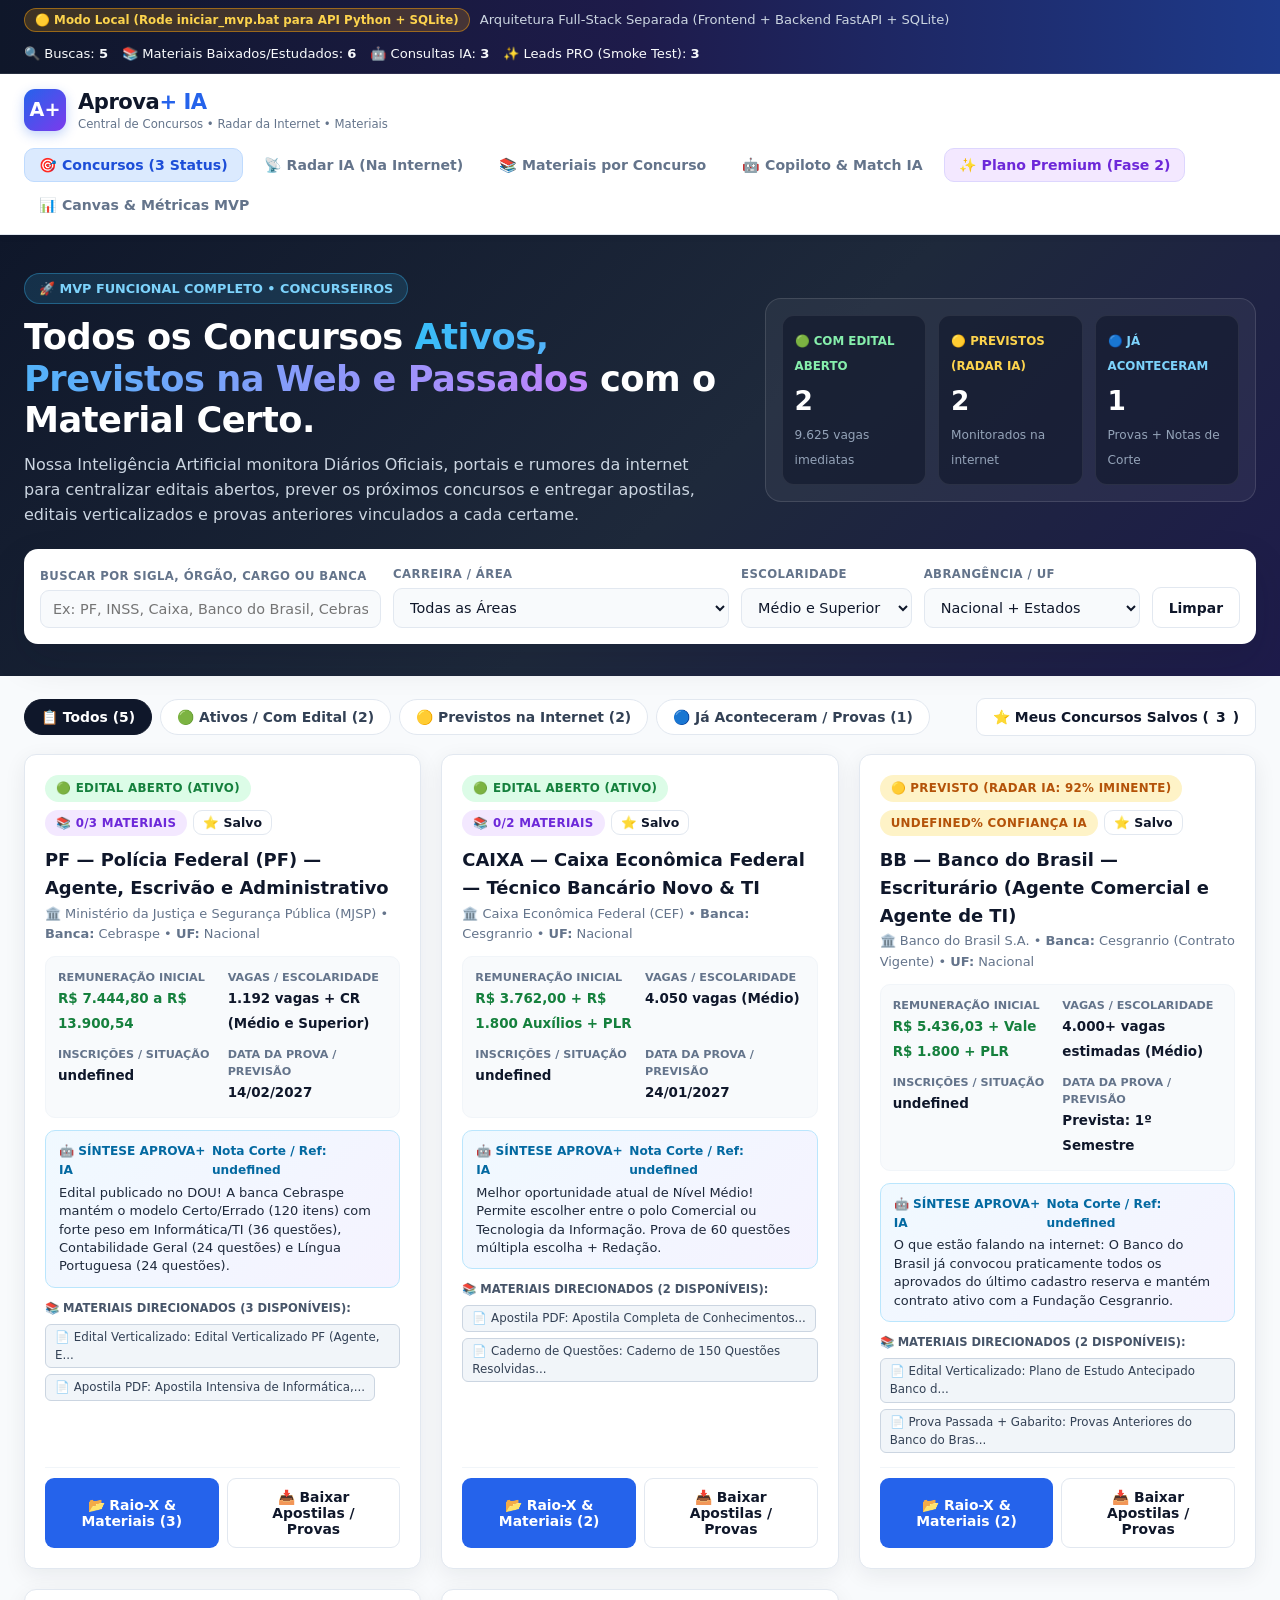
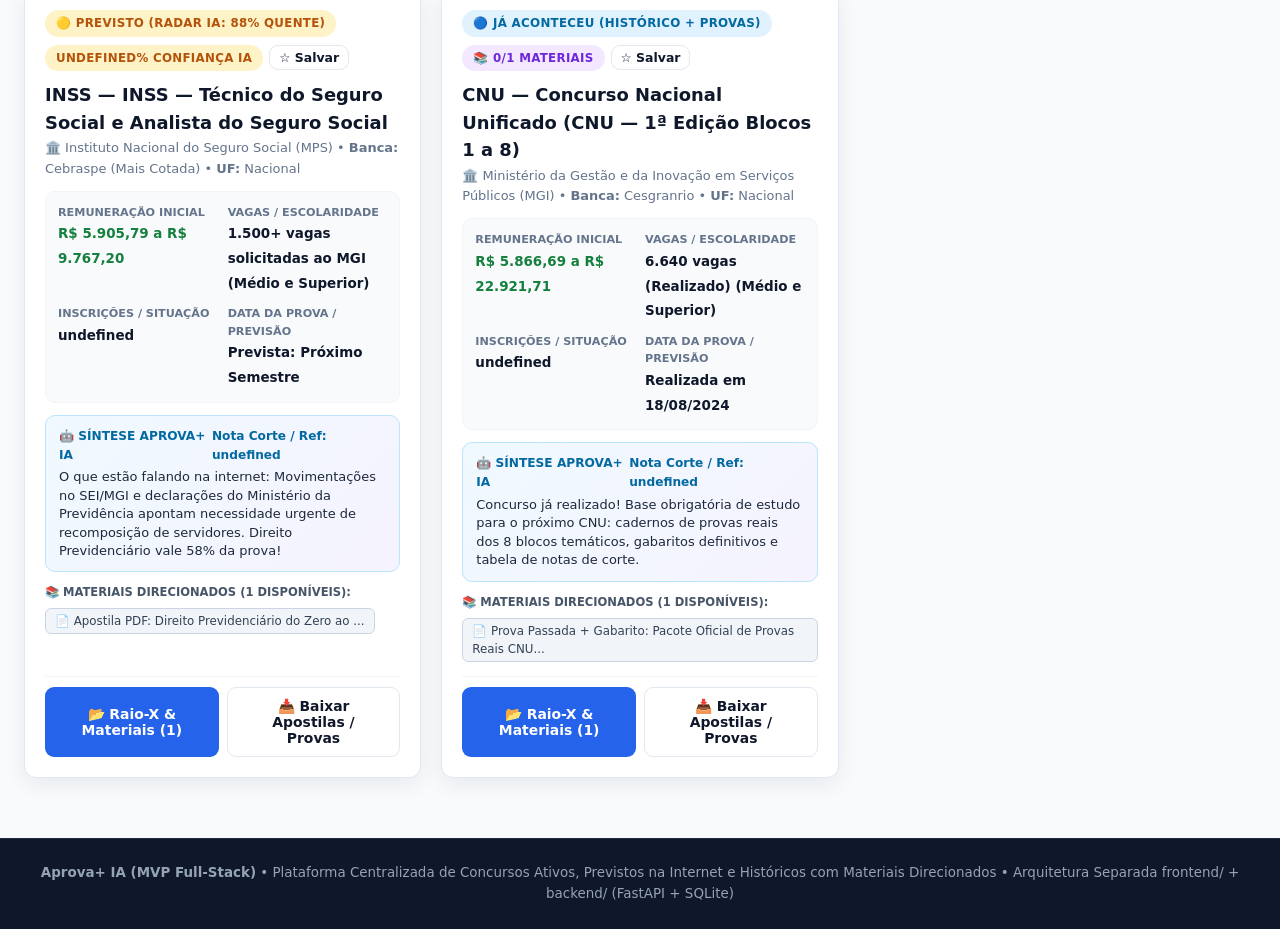
==== index.html @ fed09388 "feat: MVP Full-Stack Aprova+ IA (Frontend + Backend) e Documentacao Completa" ====
<!DOCTYPE html>
<html lang="pt-BR">
<head>
  <meta charset="UTF-8" />
  <meta name="viewport" content="width=device-width, initial-scale=1.0" />
  <title>Aprova+ IA — Redirecionando para a Plataforma...</title>
  <meta http-equiv="refresh" content="0; url=./frontend/index.html" />
  <script>
    window.location.replace('./frontend/index.html');
  </script>
</head>
<body style="font-family: system-ui, sans-serif; background: #0f172a; color: #f8fafc; display: flex; align-items: center; justify-content: center; height: 100vh; margin: 0;">
  <div style="text-align: center;">
    <h2>🚀 Aprova+ IA — Plataforma Centralizada de Concursos</h2>
    <p>Carregando interface... <a href="./frontend/index.html" style="color: #38bdf8;">Clique aqui se não for redirecionado automaticamente</a>.</p>
  </div>
</body>
</html>
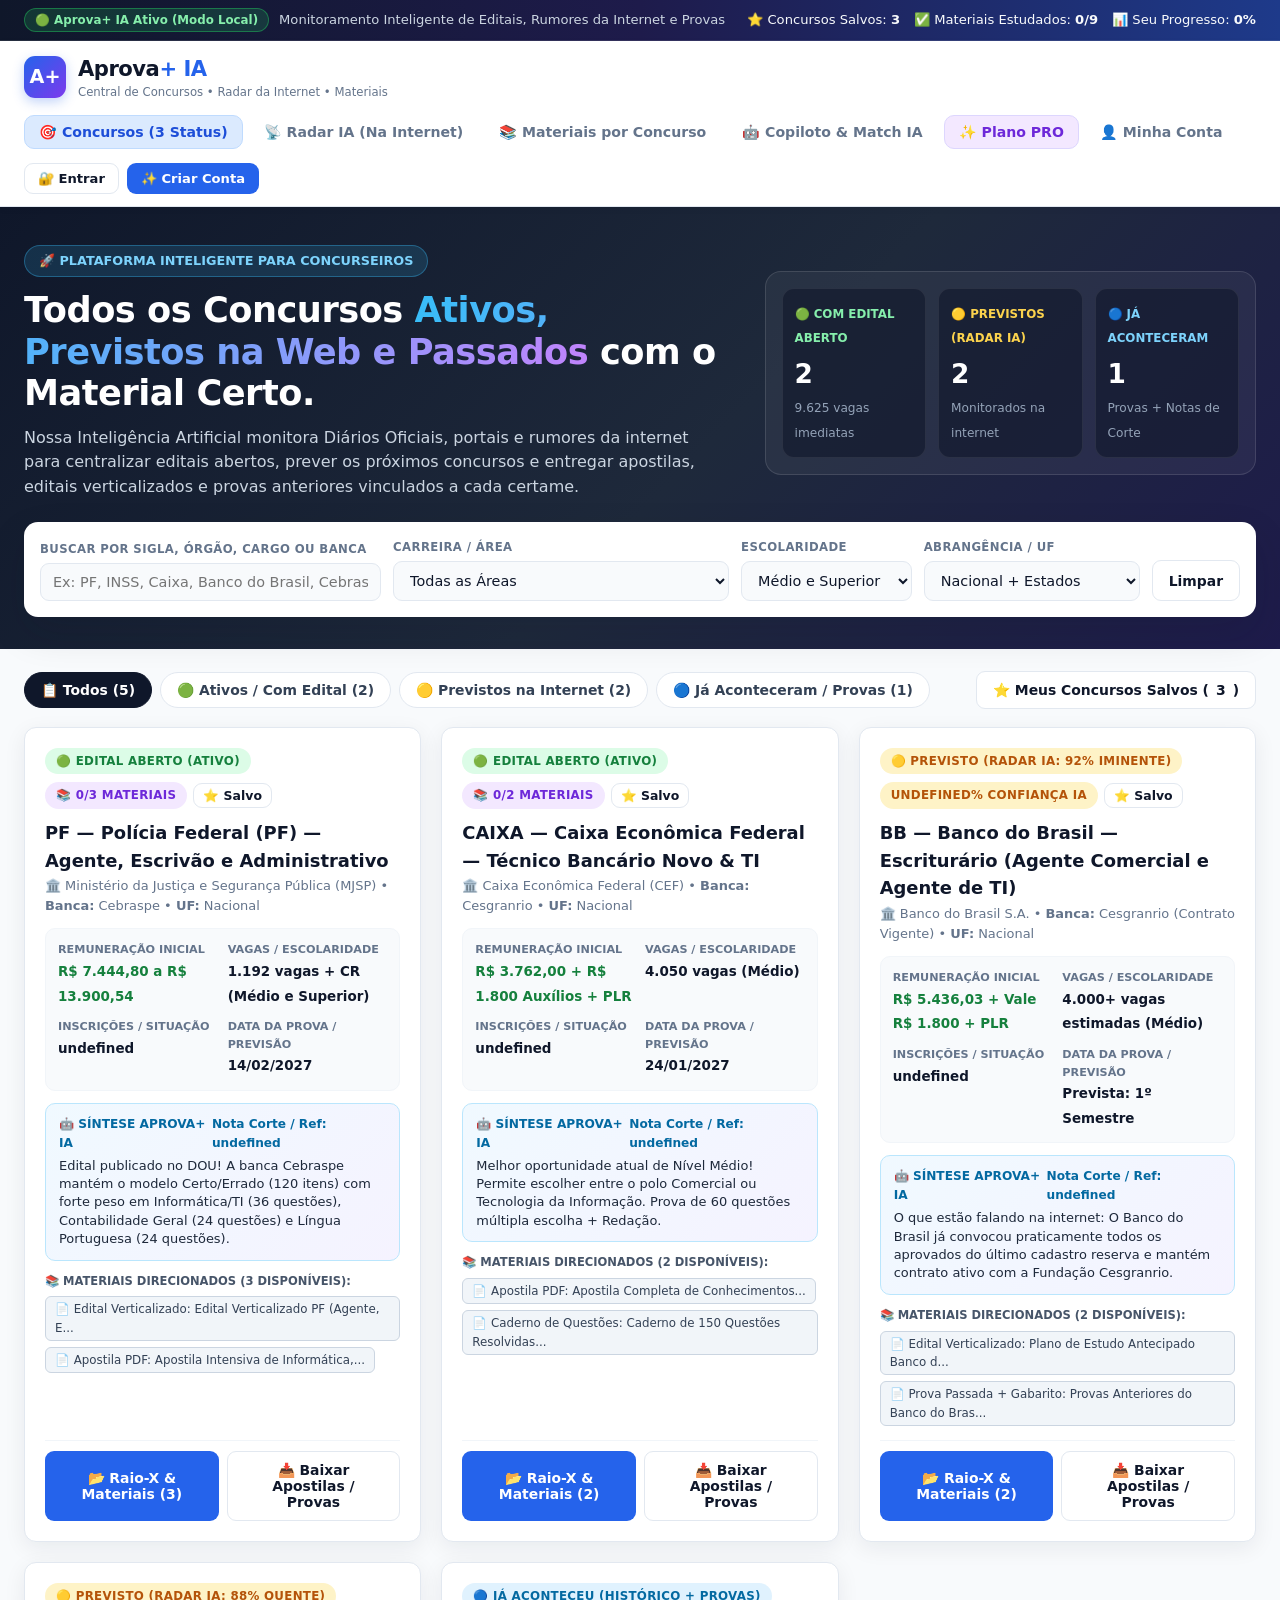
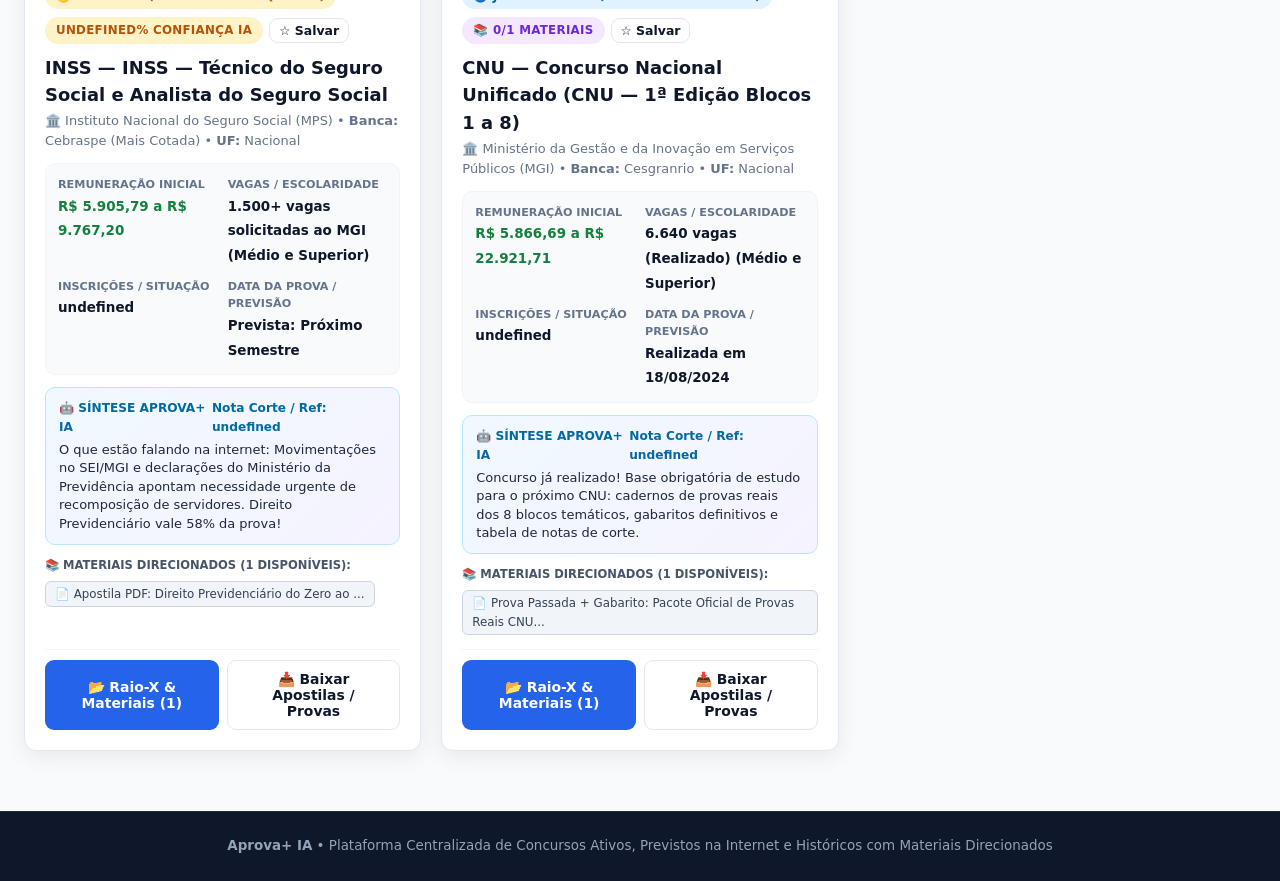
==== commit aa88e506: "feat: remove Canvas from website UI and add full Login/Register and User Profile system" ====
--- a/index.html
+++ b/index.html
@@ -16,3 +16,4 @@
   </div>
 </body>
 </html>
+
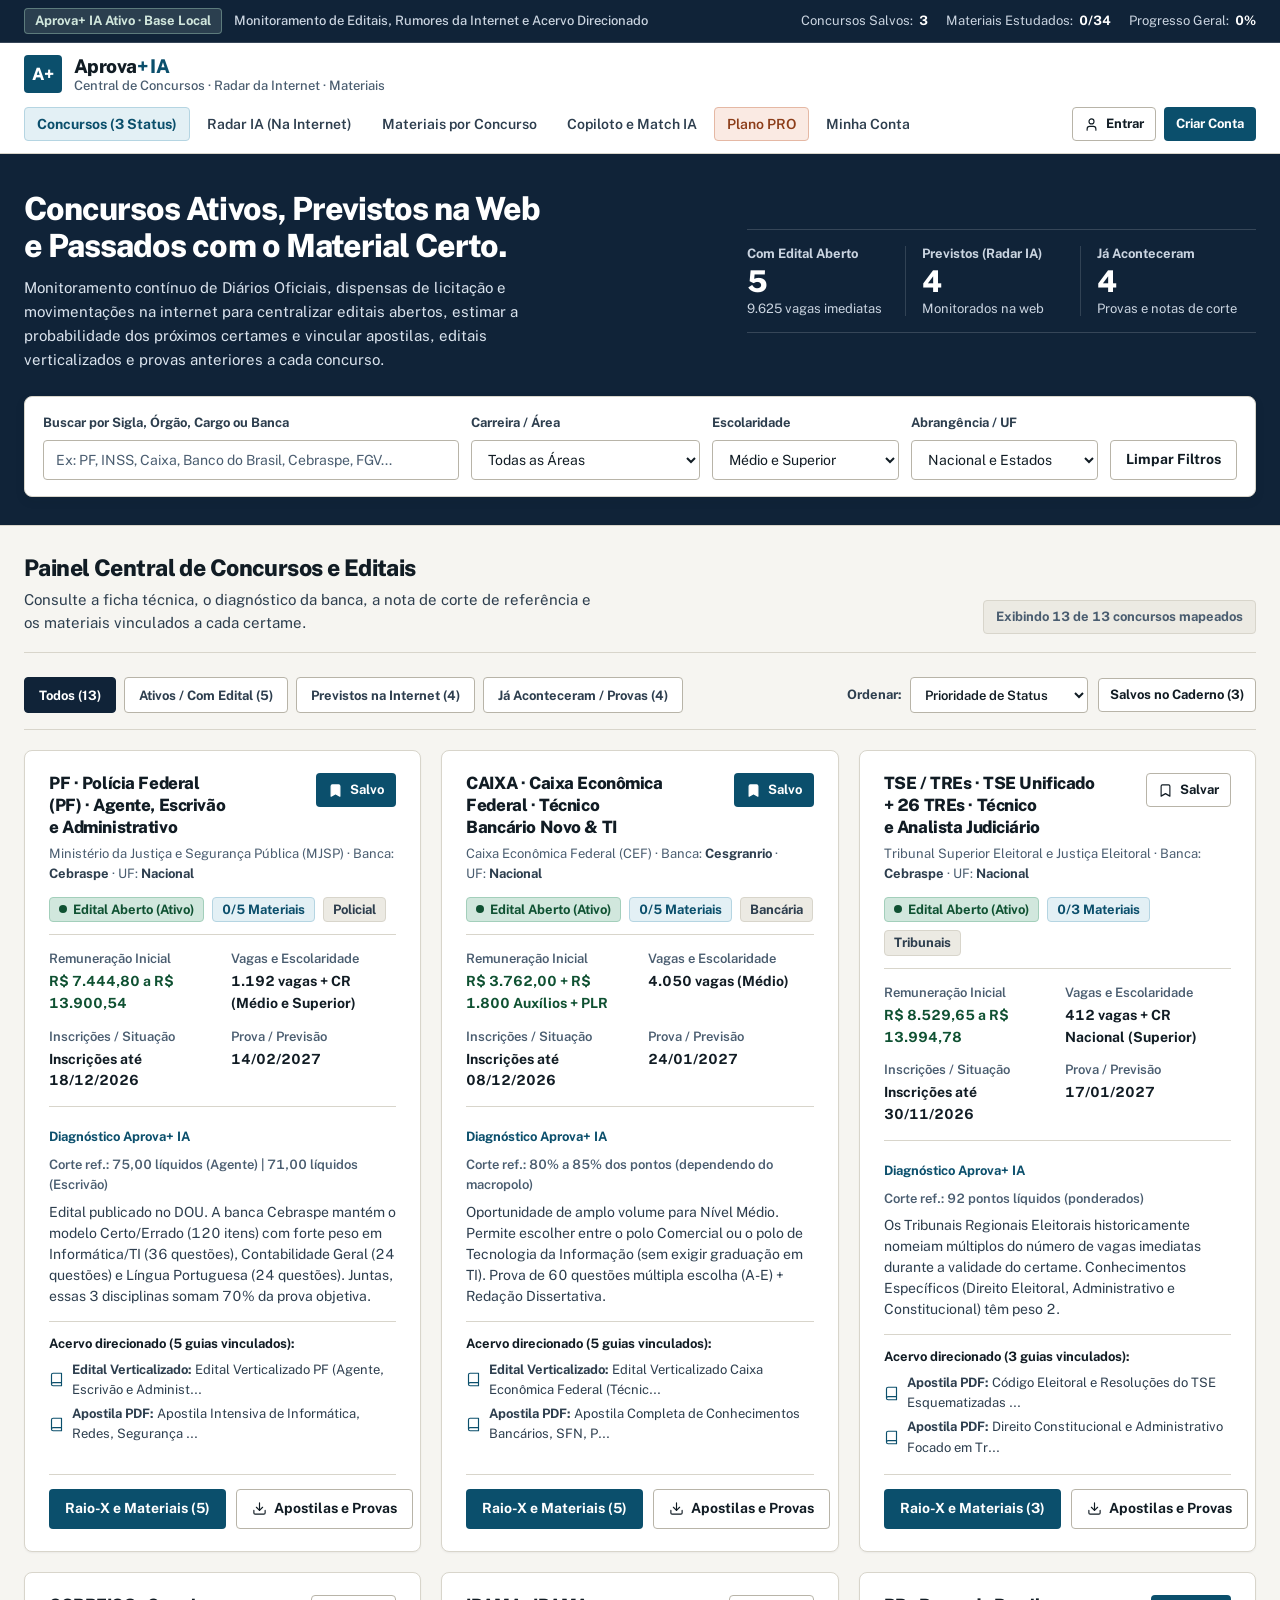
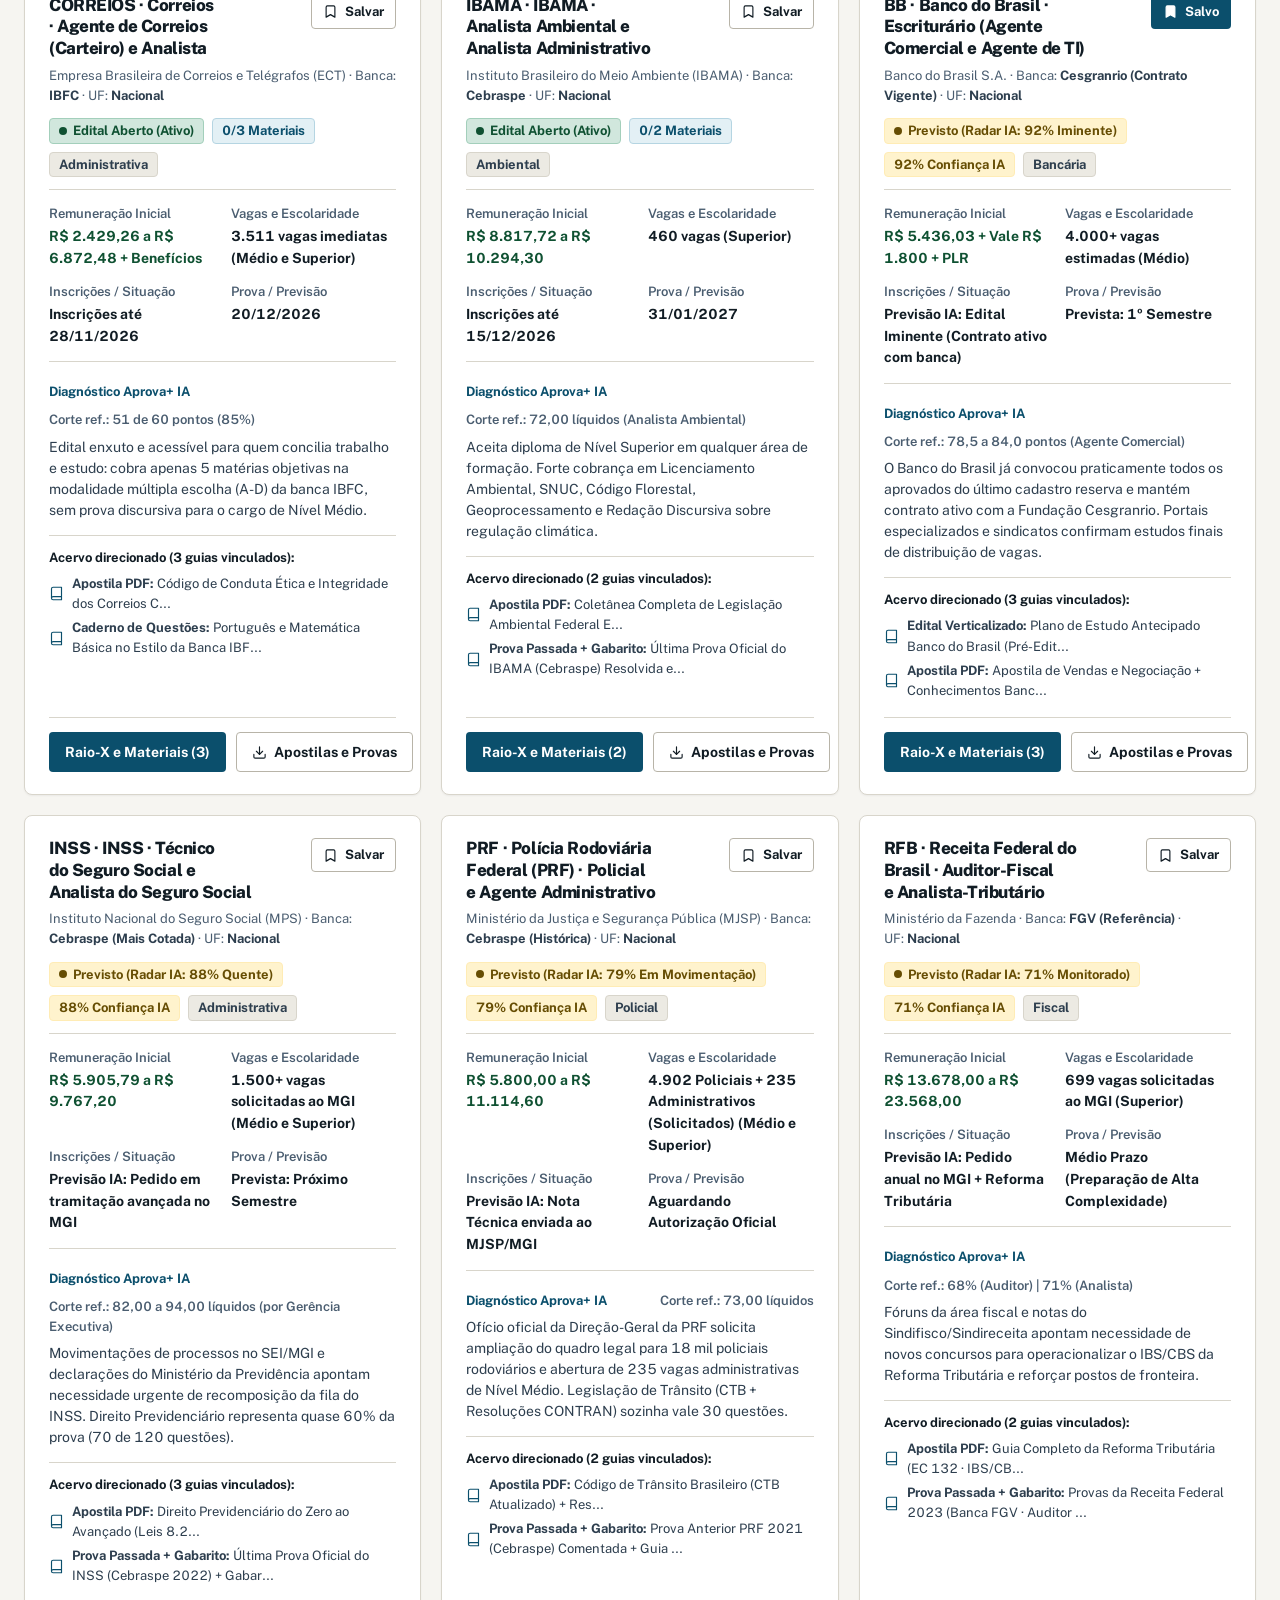
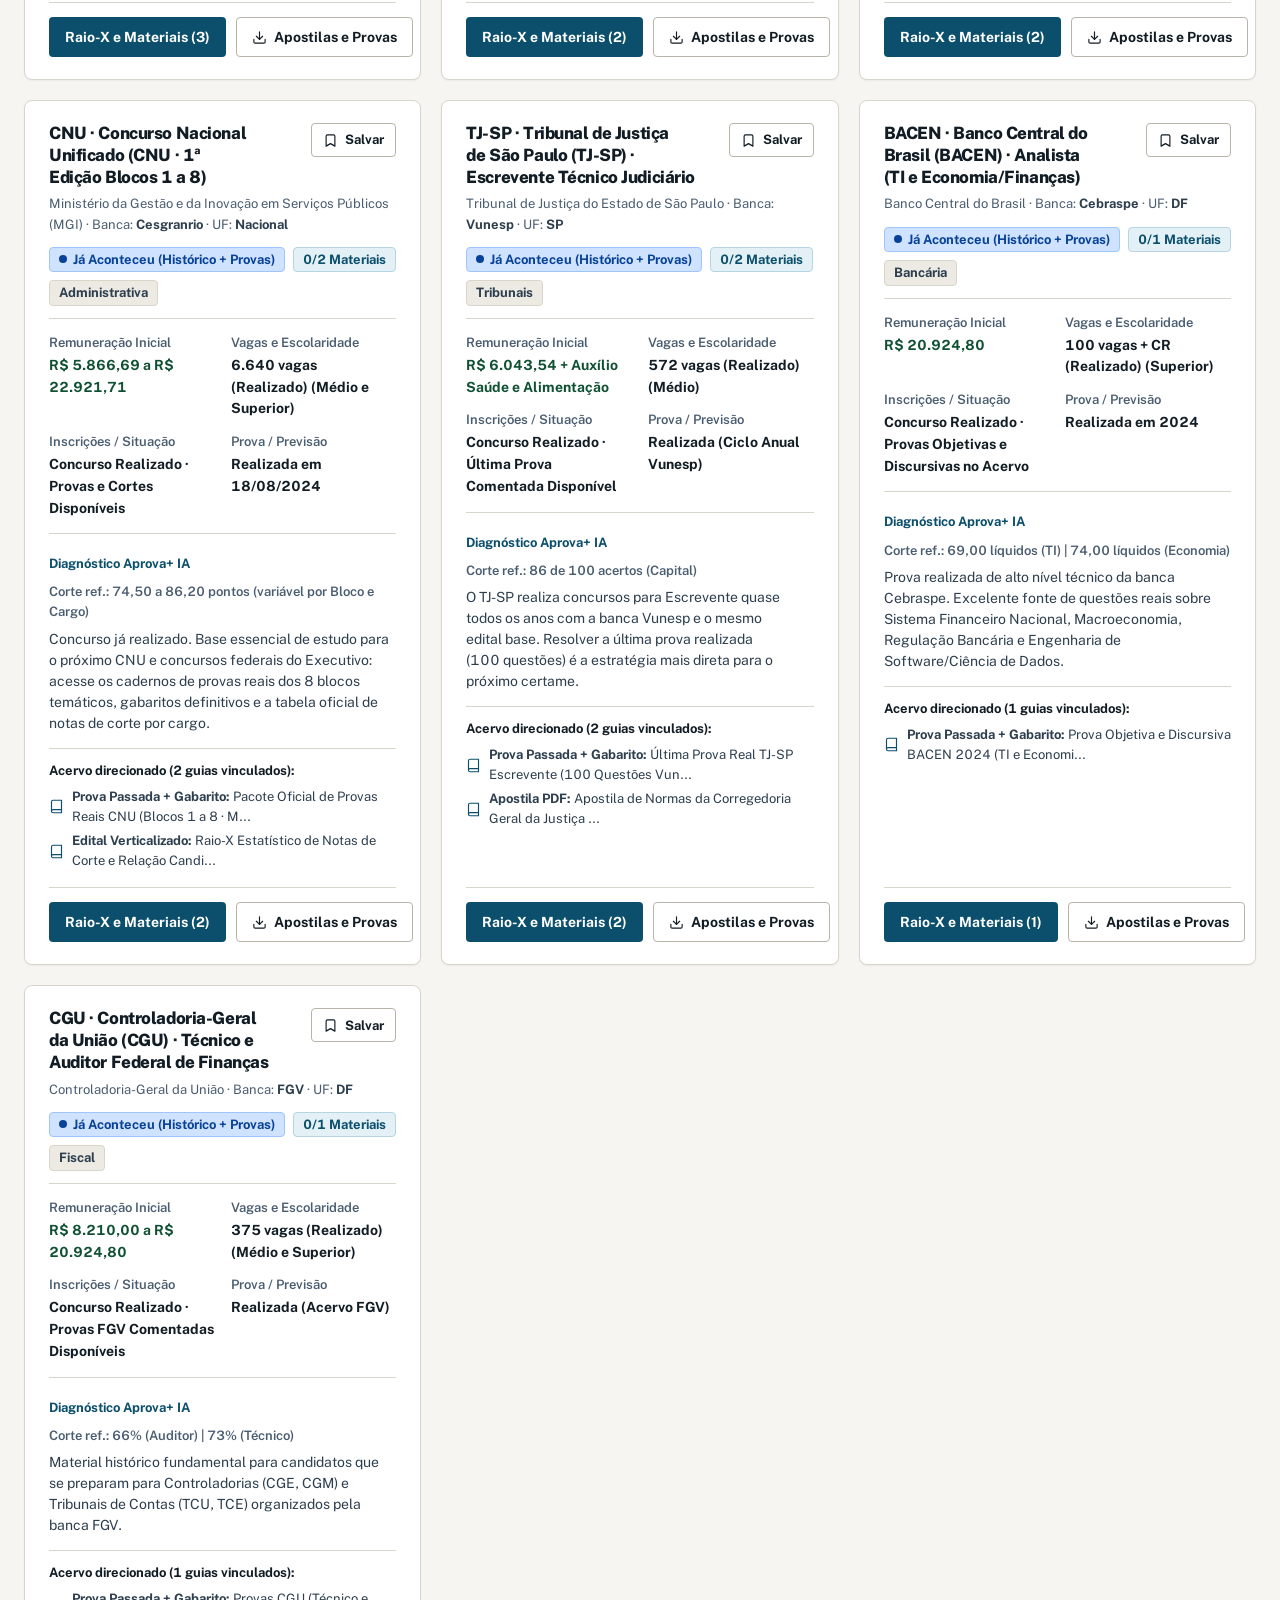
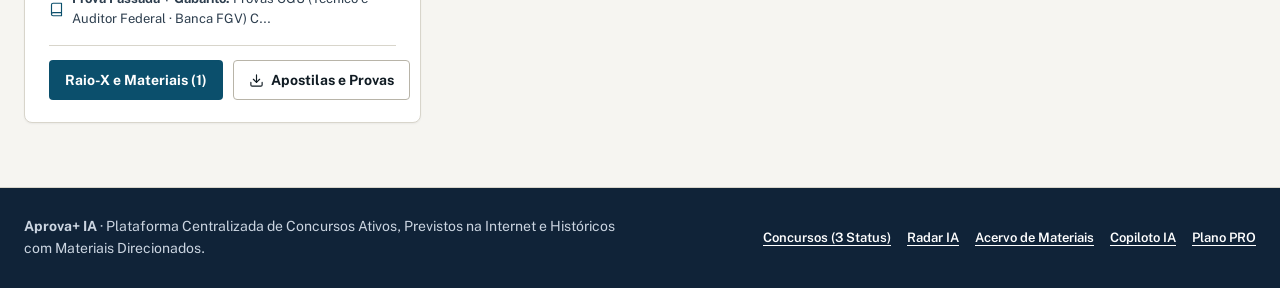
==== commit b332bbbd: "feat(ui): refina sistema visual Civic Editorial, responsividade e paridade de dados" ====
--- a/index.html
+++ b/index.html
@@ -3,17 +3,25 @@
 <head>
   <meta charset="UTF-8" />
   <meta name="viewport" content="width=device-width, initial-scale=1.0" />
-  <title>Aprova+ IA — Redirecionando para a Plataforma...</title>
+  <title>Aprova+ IA · Plataforma Centralizada de Concursos Públicos</title>
   <meta http-equiv="refresh" content="0; url=./frontend/index.html" />
+  <link rel="stylesheet" href="./frontend/css/variables.css" />
   <script>
     window.location.replace('./frontend/index.html');
   </script>
 </head>
-<body style="font-family: system-ui, sans-serif; background: #0f172a; color: #f8fafc; display: flex; align-items: center; justify-content: center; height: 100vh; margin: 0;">
-  <div style="text-align: center;">
-    <h2>🚀 Aprova+ IA — Plataforma Centralizada de Concursos</h2>
-    <p>Carregando interface... <a href="./frontend/index.html" style="color: #38bdf8;">Clique aqui se não for redirecionado automaticamente</a>.</p>
-  </div>
+<body style="background-color: var(--bg); color: var(--text); display: flex; align-items: center; justify-content: center; min-height: 100vh; padding: 24px;">
+  <main style="max-width: 460px; width: 100%; background-color: var(--card); border: 1px solid var(--border); border-radius: var(--radius-md); padding: 32px; box-shadow: var(--shadow-md);">
+    <div style="display: flex; align-items: center; gap: 12px; margin-bottom: 16px;">
+      <div style="width: 36px; height: 36px; border-radius: var(--radius-sm); background-color: var(--primary); color: #ffffff; font-weight: 800; display: flex; align-items: center; justify-content: center;">A+</div>
+      <h1 style="font-size: 1.25rem; font-weight: 800; color: var(--text);">Aprova+ IA</h1>
+    </div>
+    <p style="font-size: 0.9375rem; color: var(--text-secondary); margin-bottom: 16px;">
+      Inicializando o espaço de trabalho de concursos públicos, radar de movimentações e acervo de materiais...
+    </p>
+    <a href="./frontend/index.html" style="font-size: 0.875rem; font-weight: 700; color: var(--primary);">
+      Acessar plataforma diretamente
+    </a>
+  </main>
 </body>
 </html>
-
--- a/frontend/css/variables.css
+++ b/frontend/css/variables.css
@@ -0,0 +1,154 @@
+@import url('https://fonts.googleapis.com/css2?family=Public+Sans:wght@400;500;600;700;800&display=swap');
+
+:root {
+  /* Civic Editorial & Study Workspace Surfaces */
+  --bg: #f6f5f1;
+  --bg-subtle: #eceae3;
+  --bg-muted: #e3e0d6;
+  --bg-dark: #102338;
+  --bg-dark-elevated: #162f4a;
+  --card: #ffffff;
+
+  /* Ink & Contrast (WCAG AA+ Verified) */
+  --text: #111c24;
+  --text-secondary: #2d3e4e;
+  --muted: #4a5d70;
+  --on-dark: #f1f5f9;
+  --on-dark-muted: #cbd5e1;
+
+  /* Borders & Hairlines */
+  --border: #d8d5cb;
+  --border-strong: #b8b4a8;
+  --border-dark: rgba(255, 255, 255, 0.16);
+
+  /* Primary Civic Cobalt Action */
+  --primary: #0b4f6c;
+  --primary-hover: #083b52;
+  --primary-soft: #e3f0f5;
+  --primary-border: #b5d5e2;
+
+  /* Secondary Editorial Accent (Terracotta / Ochre) */
+  --accent: #8c3d19;
+  --accent-hover: #6e2e11;
+  --accent-soft: #faeae3;
+  --accent-border: #e5b8a4;
+
+  /* Semantic Status: Aberto (Forest Emerald) */
+  --green: #0f5132;
+  --green-soft: #d1e7dd;
+  --green-border: #a3cfbb;
+
+  /* Semantic Status: Previsto Radar IA (Warm Ochre) */
+  --amber: #664d03;
+  --amber-soft: #fff3cd;
+  --amber-border: #ffecb5;
+
+  /* Semantic Status: Histórico / Passado (Archive Slate Blue) */
+  --blue: #084298;
+  --blue-soft: #cfe2ff;
+  --blue-border: #9ec5fe;
+
+  /* Neutral Elevation Shadows (Offset + soft blur, zero colored glow) */
+  --shadow-sm: 0 1px 2px rgba(17, 28, 36, 0.05);
+  --shadow-md: 0 4px 12px rgba(17, 28, 36, 0.06);
+  --shadow-lg: 0 12px 28px rgba(17, 28, 36, 0.11);
+
+  /* Architectural Radius Scale (Crisp editorial geometry, never puffy) */
+  --radius-sm: 4px;
+  --radius-md: 8px;
+  --radius-lg: 10px;
+
+  /* Consistent Spacing Scale */
+  --space-1: 4px;
+  --space-2: 8px;
+  --space-3: 12px;
+  --space-4: 16px;
+  --space-5: 20px;
+  --space-6: 24px;
+  --space-7: 32px;
+  --space-8: 44px;
+}
+
+*,
+*::before,
+*::after {
+  box-sizing: border-box;
+  margin: 0;
+  padding: 0;
+}
+
+::selection {
+  background-color: var(--primary);
+  color: #ffffff;
+}
+
+html {
+  font-size: 16px;
+  scroll-behavior: smooth;
+  scrollbar-color: var(--border-strong) var(--bg);
+  scrollbar-width: thin;
+}
+
+::-webkit-scrollbar {
+  width: 8px;
+  height: 8px;
+}
+
+::-webkit-scrollbar-track {
+  background: var(--bg);
+}
+
+::-webkit-scrollbar-thumb {
+  background: var(--border-strong);
+  border-radius: 4px;
+}
+
+::-webkit-scrollbar-thumb:hover {
+  background: var(--muted);
+}
+
+body {
+  font-family: 'Public Sans', -apple-system, BlinkMacSystemFont, 'Segoe UI', sans-serif;
+  background-color: var(--bg);
+  color: var(--text);
+  line-height: 1.55;
+  min-height: 100vh;
+  display: flex;
+  flex-direction: column;
+  caret-color: var(--primary);
+  font-variant-numeric: tabular-nums;
+  -webkit-font-smoothing: antialiased;
+  -moz-osx-font-smoothing: grayscale;
+}
+
+h1,
+h2,
+h3,
+h4 {
+  color: var(--text);
+  letter-spacing: -0.025em;
+  line-height: 1.22;
+  text-wrap: balance;
+}
+
+p,
+li {
+  text-wrap: pretty;
+  max-width: 65ch;
+}
+
+a {
+  color: var(--primary);
+  text-underline-offset: 3px;
+}
+
+:focus-visible {
+  outline: 2px solid var(--primary);
+  outline-offset: 2px;
+}
+
+input::placeholder,
+textarea::placeholder {
+  color: var(--muted);
+  opacity: 1;
+}
